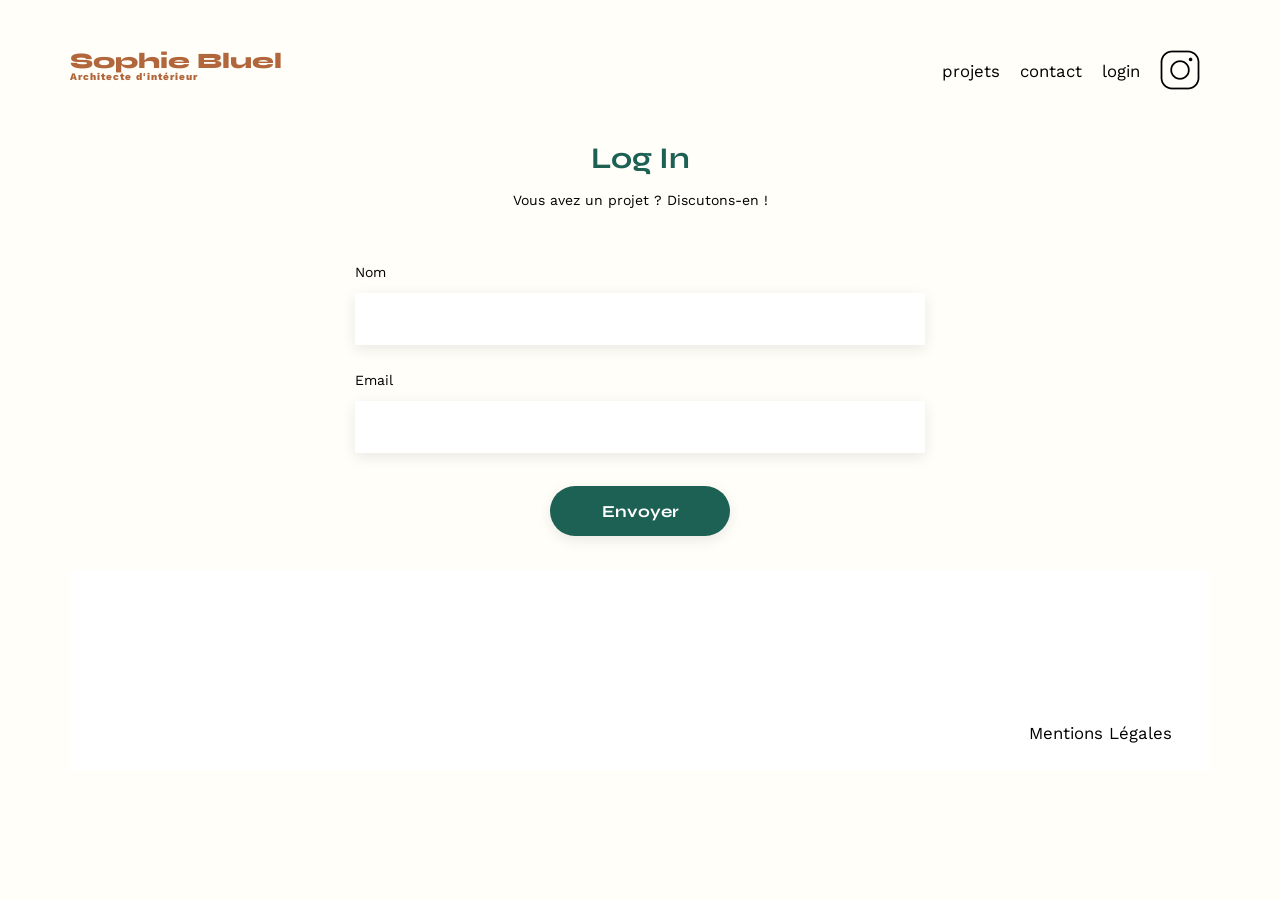
==== FrontEnd/login.html @ 8cf4cea7 "fix : filtres et gallerie fonctionnels" ====
<!DOCTYPE html>
<html lang="fr">
  <head>
    <meta charset="UTF-8" />
    <title>Sophie Bluel - Interface de connexion</title>
    <meta name="viewport" content="width=device-width, initial-scale=1.0" />
    <link rel="preconnect" href="https://fonts.googleapis.com" />
    <link rel="preconnect" href="https://fonts.gstatic.com" crossorigin />
    <link
      href="https://fonts.googleapis.com/css2?family=Syne:wght@700;800&family=Work+Sans&display=swap"
      rel="stylesheet"
    />
    <meta name="description" content="" />
    <link rel="stylesheet" href="./assets/style.css" />
  </head>
  <body id="bodyLogin">
    <header>
      <h1>Sophie Bluel <span>Architecte d'intérieur</span></h1>
      <nav>
        <ul>
          <li>projets</li>
          <li>contact</li>
          <li>login</li>
          <li><img src="./assets/icons/instagram.png" alt="Instagram" /></li>
        </ul>
      </nav>
    </header>
    <main>
      <section id="contact">
        <h2>Log In</h2>
        <p>Vous avez un projet ? Discutons-en !</p>
        <form action="#" method="post">
          <label for="name">Nom</label>
          <input type="text" name="name" id="name" />
          <label for="email">Email</label>
          <input type="email" name="email" id="email" />
          <input type="submit" value="Envoyer" />
        </form>
      </section>
    </main>
    <footer id="footerLogin">
      <nav>
        <ul>
          <li>Mentions Légales</li>
        </ul>
      </nav>
    </footer>
  </body>
</html>
---- FrontEnd/assets/style.css ----
/* http://meyerweb.com/eric/tools/css/reset/
   v2.0 | 20110126
   License: none (public domain)
*/

html,
body,
div,
span,
applet,
object,
iframe,
h1,
h2,
h3,
h4,
h5,
h6,
p,
blockquote,
pre,
a,
abbr,
acronym,
address,
big,
cite,
code,
del,
dfn,
em,
img,
ins,
kbd,
q,
s,
samp,
small,
strike,
strong,
sub,
sup,
tt,
var,
b,
u,
i,
center,
dl,
dt,
dd,
ol,
ul,
li,
fieldset,
form,
label,
legend,
table,
caption,
tbody,
tfoot,
thead,
tr,
th,
td,
article,
aside,
canvas,
details,
embed,
figure,
figcaption,
footer,
header,
hgroup,
menu,
nav,
output,
ruby,
section,
summary,
time,
mark,
audio,
video {
  margin: 0;
  padding: 0;
  border: 0;
  font-size: 100%;
  font: inherit;
  vertical-align: baseline;
}

a,
a:hover,
a:visited {
  color: inherit;
  text-decoration: none;
}
a:active {
  font-weight: bold;
}

/* HTML5 display-role reset for older browsers */
article,
aside,
details,
figcaption,
figure,
footer,
header,
hgroup,
menu,
nav,
section {
  display: block;
}
body {
  line-height: 1;
}
ol,
ul {
  list-style: none;
}
blockquote,
q {
  quotes: none;
}
blockquote:before,
blockquote:after,
q:before,
q:after {
  content: "";
  content: none;
}
table {
  border-collapse: collapse;
  border-spacing: 0;
}
/** end reset css**/
body {
  max-width: 1140px;
  margin: auto;
  font-family: "Work Sans";
  font-size: 14px;
}

#bodyLogin {
  background-color: #fffef8;
}

header {
  display: flex;
  justify-content: space-between;
  margin: 50px 0;
}
section {
  margin: 50px 0;
}

h1 {
  display: flex;
  flex-direction: column;
  font-family: "Syne";
  font-size: 22px;
  font-weight: 800;
  color: #b1663c;
}

h1 > span {
  font-family: "Work Sans";
  font-size: 10px;
  letter-spacing: 0.1em;
}

h2 {
  font-family: "Syne";
  font-weight: 700;
  font-size: 30px;
  color: #1d6154;
}
nav ul {
  display: flex;
  align-items: center;
  list-style-type: none;
}
nav li {
  padding: 0 10px;
  font-size: 1.2em;
}

li:hover {
  color: #b1663c;
}
#introduction {
  display: flex;
  align-items: center;
}
#introduction figure {
  flex: 1;
}
#introduction img {
  display: block;
  margin: auto;
  width: 80%;
}

#introduction article {
  flex: 1;
}
#introduction h2 {
  margin-bottom: 1em;
}

#introduction p {
  margin-bottom: 0.5em;
}
#portfolio h2 {
  text-align: center;
  margin-bottom: 1em;
}

/* CSS des boutons Filtres */
#filterContainer {
  display: flex;
  justify-content: center;
  margin-bottom: 30px;
  gap: 10px;
}

button {
  font-family: "Syne";
  font-weight: 700;
  font-size: 16px;
  border-radius: 60px;
  border-width: 1px;
  border-color: #1d6154;
  color: #1d6154;
  padding: 5px 10px 5px;
  background-color: white;
}

.button_selected {
  background-color: #1d6154;
  color: white;
}

.gallery {
  width: 100%;
  display: grid;
  grid-template-columns: 1fr 1fr 1fr;
  grid-column-gap: 20px;
  grid-row-gap: 20px;
}

.gallery img {
  width: 100%;
}
#contact {
  width: 50%;
  margin: auto;
}
#contact > * {
  text-align: center;
}
#contact h2 {
  margin-bottom: 20px;
}
#contact form {
  text-align: left;
  margin-top: 30px;
  display: flex;
  flex-direction: column;
}

#contact input {
  height: 50px;
  font-size: 1.2em;
  border: none;
  box-shadow: 0px 4px 14px rgba(0, 0, 0, 0.09);
}
#contact label {
  margin: 2em 0 1em 0;
}
#contact textarea {
  border: none;
  box-shadow: 0px 4px 14px rgba(0, 0, 0, 0.09);
}

input[type="submit"] {
  font-family: "Syne";
  font-weight: 700;
  color: white;
  background-color: #1d6154;
  margin: 2em auto;
  width: 180px;
  text-align: center;
  border-radius: 60px;
}

footer nav ul {
  display: flex;
  justify-content: flex-end;
  margin: 2em;
}

#footerLogin {
  display: flex;
  align-items: flex-end;
  justify-content: flex-end;
  background-color: white;
  height: 200px;
}
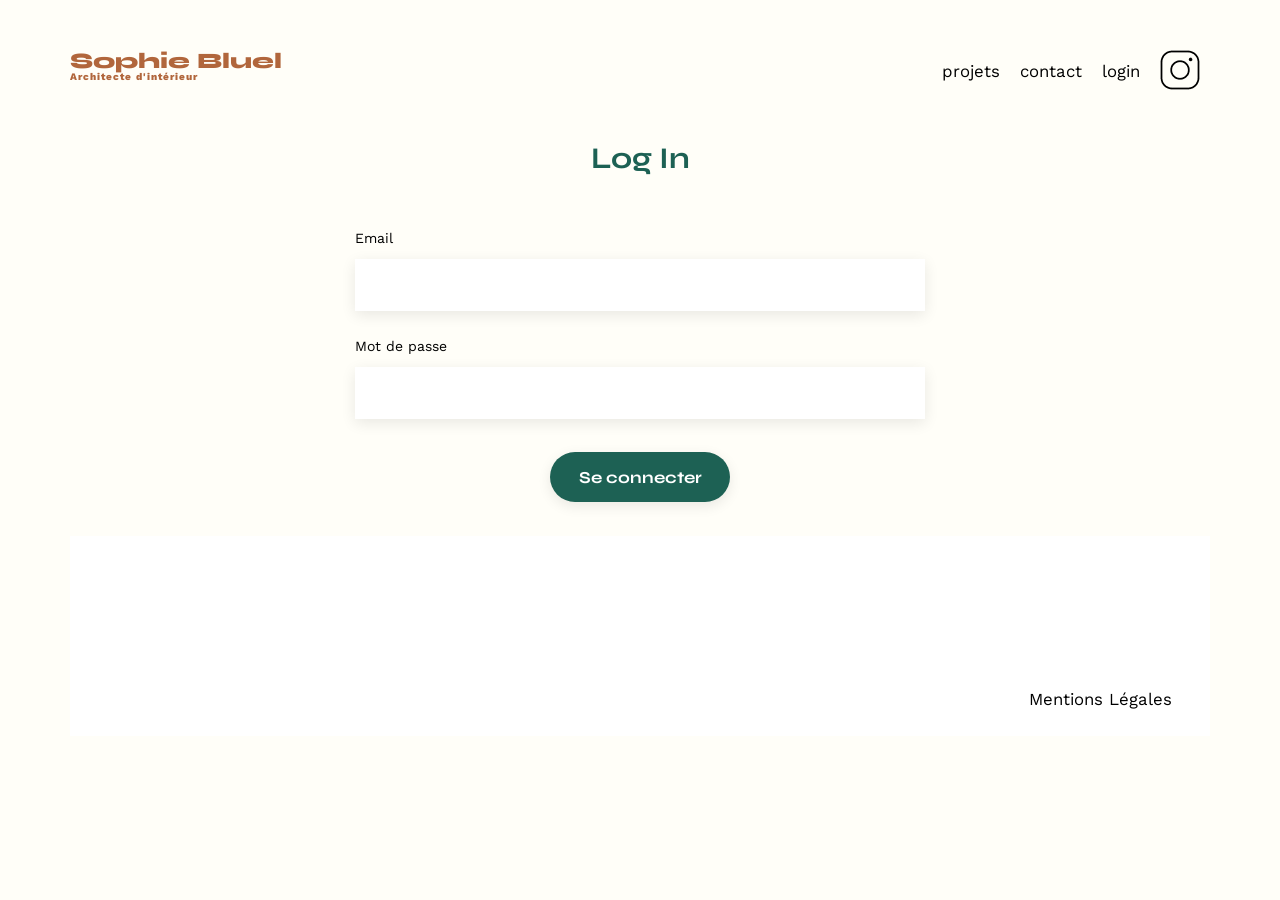
==== commit 5eba7d86: "fix : page login début" ====
--- a/FrontEnd/login.html
+++ b/FrontEnd/login.html
@@ -12,6 +12,7 @@
     />
     <meta name="description" content="" />
     <link rel="stylesheet" href="./assets/style.css" />
+    <script src="login.js"></script>
   </head>
   <body id="bodyLogin">
     <header>
@@ -28,13 +29,12 @@
     <main>
       <section id="contact">
         <h2>Log In</h2>
-        <p>Vous avez un projet ? Discutons-en !</p>
-        <form action="#" method="post">
-          <label for="name">Nom</label>
-          <input type="text" name="name" id="name" />
+        <form id="formLogin" action="#" method="post" autocomplete="off">
           <label for="email">Email</label>
-          <input type="email" name="email" id="email" />
-          <input type="submit" value="Envoyer" />
+          <input type="email" name="email" id="email" required />
+          <label for="password">Mot de passe</label>
+          <input type="password" name="password" id="password" required />
+          <input type="submit" value="Se connecter" />
         </form>
       </section>
     </main>
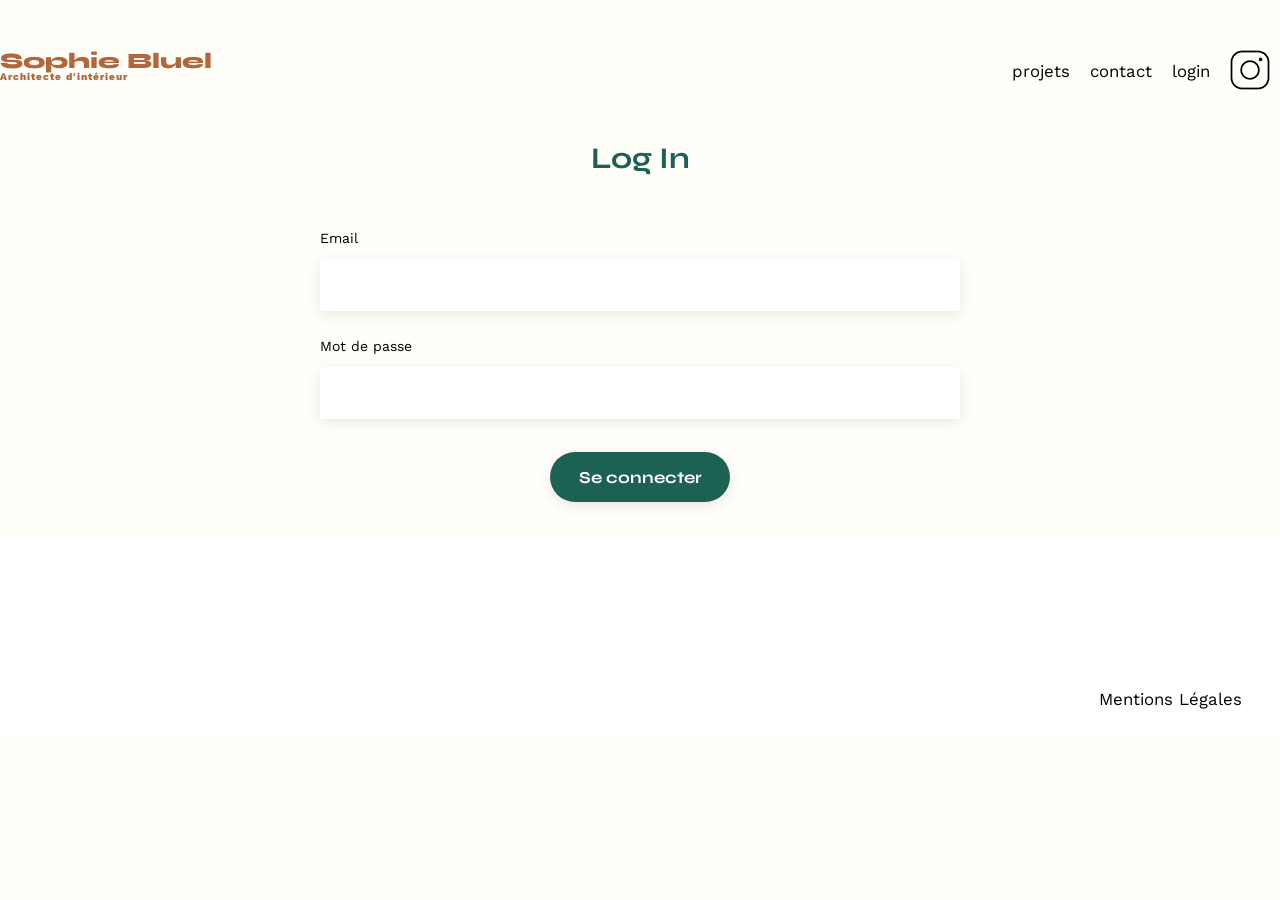
==== commit 72238635: "Nettoyage code, push final" ====
--- a/FrontEnd/login.html
+++ b/FrontEnd/login.html
@@ -35,6 +35,7 @@
           <label for="password">Mot de passe</label>
           <input type="password" name="password" id="password" required />
           <input type="submit" value="Se connecter" />
+          <div id="error_message"></div>
         </form>
       </section>
     </main>
--- a/FrontEnd/assets/style.css
+++ b/FrontEnd/assets/style.css
@@ -140,10 +140,13 @@
 }
 /** end reset css**/
 body {
+  font-family: "Work Sans";
+  font-size: 14px;
+}
+
+.pageContainer {
   max-width: 1140px;
   margin: auto;
-  font-family: "Work Sans";
-  font-size: 14px;
 }
 
 #bodyLogin {
@@ -155,6 +158,33 @@
   justify-content: space-between;
   margin: 50px 0;
 }
+
+#editMod {
+  display: flex;
+  color: white;
+  background-color: black;
+  height: 59px;
+  justify-content: center;
+  align-items: center;
+  gap: 5px;
+}
+
+editButtonContainer {
+  display: flex;
+  justify-content: center;
+  align-items: center;
+  gap: 30px;
+}
+
+#editButton {
+  cursor: pointer;
+  color: black;
+  font-size: 14px;
+  background-color: transparent;
+  border-color: transparent;
+  padding: 0;
+}
+
 section {
   margin: 50px 0;
 }
@@ -193,6 +223,11 @@
 li:hover {
   color: #b1663c;
 }
+
+.d-none {
+  display: none !important;
+}
+
 #introduction {
   display: flex;
   align-items: center;
@@ -219,6 +254,182 @@
 #portfolio h2 {
   text-align: center;
   margin-bottom: 1em;
+}
+
+#headerGallery {
+  display: flex;
+  justify-content: center;
+  gap: 10px;
+}
+
+/* STYLE MODAL AJOUTER DES PHOTOS */
+.modal {
+  position: fixed;
+  z-index: 1000;
+  left: 0;
+  top: 0;
+  width: 100%;
+  height: 100%;
+  overflow: auto;
+  background-color: rgb(0, 0, 0);
+  background-color: rgba(0, 0, 0, 0.4);
+}
+
+.modalWrapper,
+.addPhotoWrapper {
+  display: flex;
+  flex-direction: column;
+  justify-content: center;
+  align-items: center;
+  background-color: #fefefe;
+  margin: 15% auto;
+  padding: 7%;
+  width: 80%;
+  max-width: 630px;
+  position: relative;
+  border-radius: 10px;
+  gap: 25px;
+}
+
+.modalWrapper h3 {
+  margin-top: 0;
+  font-size: 26px;
+}
+
+.closeModalBtn {
+  font-size: 20px;
+  cursor: pointer;
+  position: absolute;
+  top: 10px;
+  right: 10px;
+}
+
+#previousArrow {
+  font-size: 20px;
+  cursor: pointer;
+  position: absolute;
+  top: 10px;
+  left: 10px;
+}
+
+.addPhotoBtn {
+  cursor: pointer;
+  background-color: #1d6154;
+  color: white;
+  width: 280px;
+  height: 45px;
+}
+
+.cardContainerModal {
+  position: relative;
+  display: flex;
+  flex-wrap: wrap;
+  padding: 20px;
+  gap: 9px;
+}
+
+.cardContainerModal figure {
+  position: relative;
+  width: calc(20% - 9px);
+  box-sizing: border-box;
+}
+
+.cardContainerModal img {
+  width: 100%;
+  height: auto;
+  display: block;
+  height: 100%;
+}
+
+.cardContainerModal .delete-button {
+  position: absolute;
+  border-radius: 5px;
+  background-color: black;
+  color: white;
+  top: 5px;
+  right: 5px;
+}
+
+/* STYLE MODAL INPUT AJOUTER PHOTO */
+
+.addPhotoWrapper h3 {
+  font-size: 26px;
+}
+
+#uploadForm {
+  display: flex;
+  flex-direction: column;
+  width: 80%;
+  gap: 10px;
+}
+
+#validerBtn {
+  cursor: pointer;
+  border: none;
+  margin-top: 30px;
+  color: white;
+  background-color: #a7a7a7;
+  width: 237px;
+  height: 36px;
+  transform: translateX(50%);
+}
+
+#error_message,
+#error_messageSubmit {
+  color: red;
+  text-align: center;
+}
+
+.customFileUploadWrapper {
+  width: 100%;
+  height: 169px;
+  display: flex;
+  flex-direction: column;
+  justify-content: center;
+  align-items: center;
+  gap: 5px;
+  border-radius: 10px;
+  background-color: #e8f1f6;
+}
+
+input[type="file"] {
+  display: none;
+}
+
+/* #thumbnailContainer img {
+  max-width: 129px;
+  max-height: 169px;
+  margin-top: 19px;
+} */
+
+.styleLabel {
+  font-family: "Work Sans";
+  font-weight: 600;
+  color: #3d3d3d;
+}
+
+.styleInput {
+  height: 51px;
+  border-radius: 5px;
+  border: transparent;
+  box-shadow: 0 4px 14px rgba(0, 0, 0, 0.09);
+}
+
+.customFileUpload {
+  font-family: "Work Sans";
+  font-weight: 800;
+  font-size: 14px;
+  text-align: center;
+  color: #306685;
+  background-color: #cbd6dc;
+  display: flex;
+  justify-content: center;
+  align-items: center;
+  width: 173px;
+  height: 36px;
+  cursor: pointer;
+  border-radius: 40px;
+  padding: 0 10px;
 }
 
 /* CSS des boutons Filtres */
@@ -256,6 +467,7 @@
 
 .gallery img {
   width: 100%;
+  height: 100%;
 }
 #contact {
   width: 50%;
@@ -289,6 +501,7 @@
 }
 
 input[type="submit"] {
+  cursor: pointer;
   font-family: "Syne";
   font-weight: 700;
   color: white;
